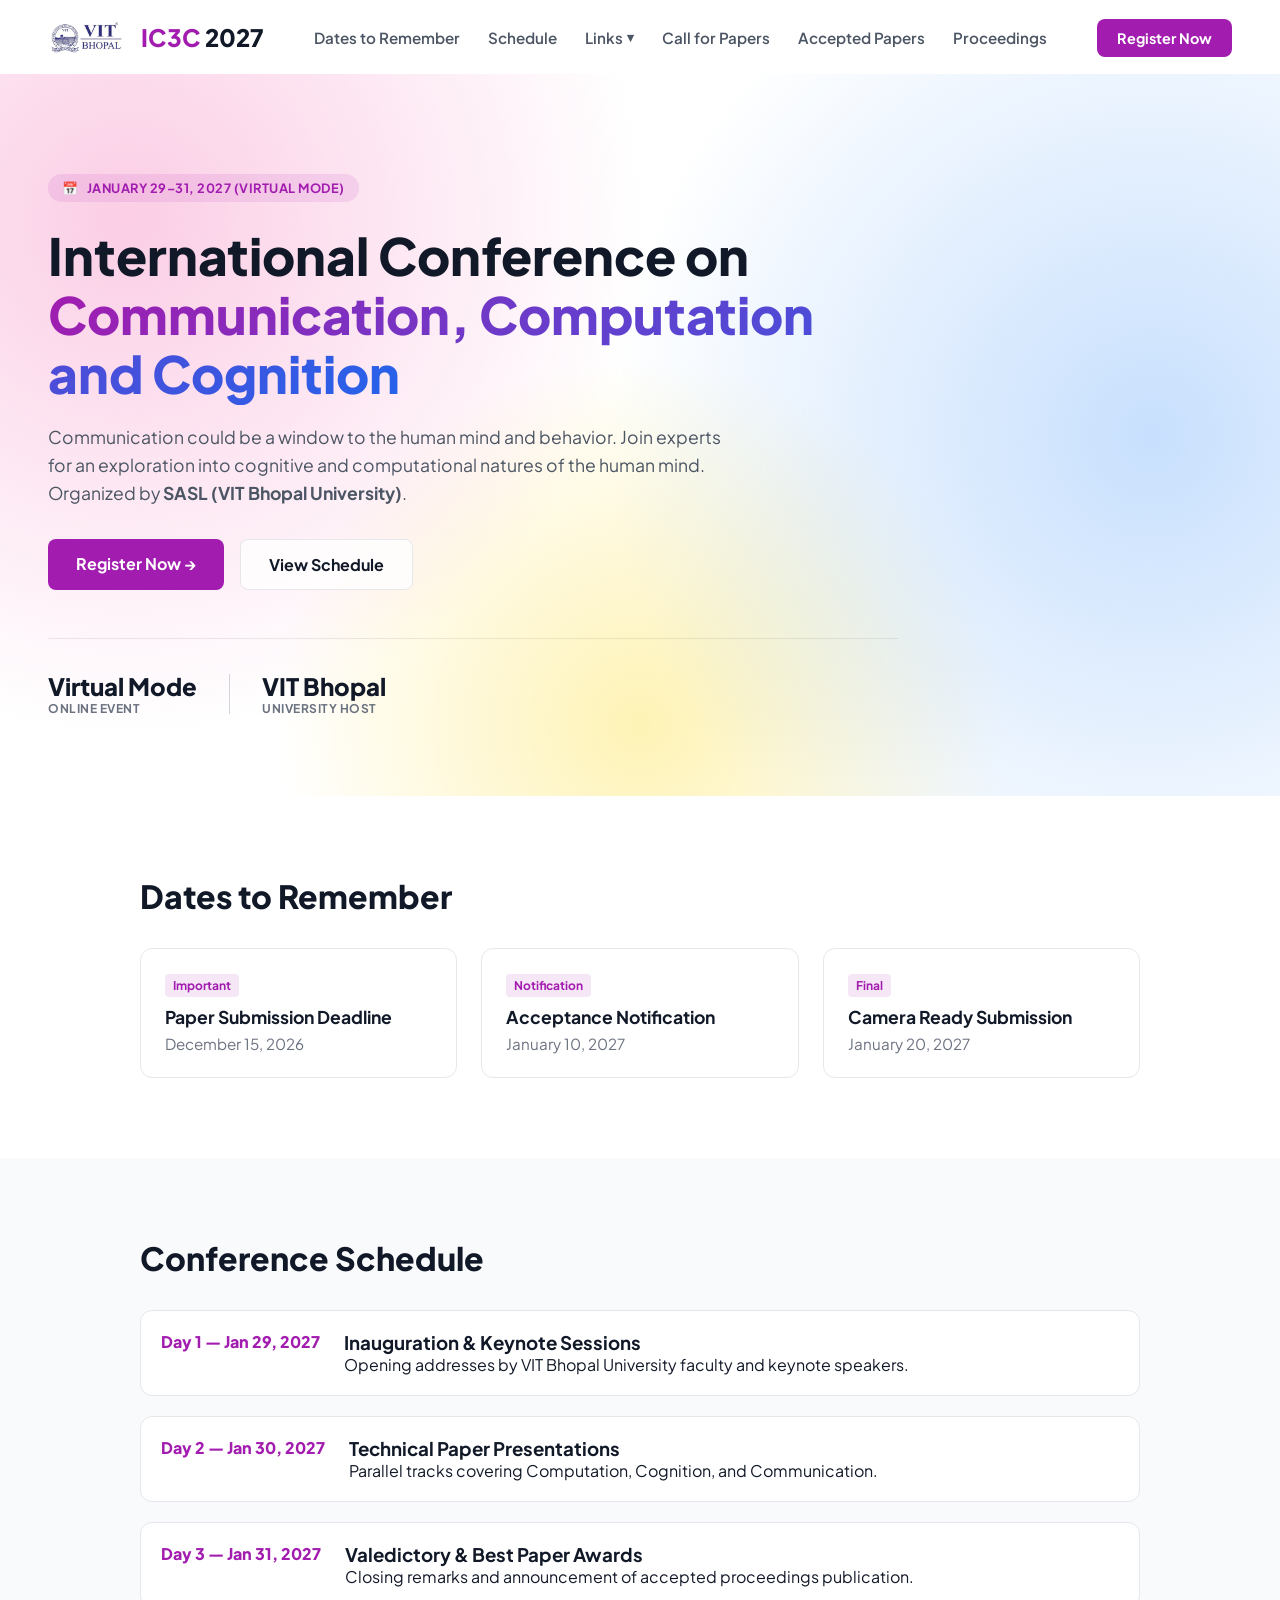
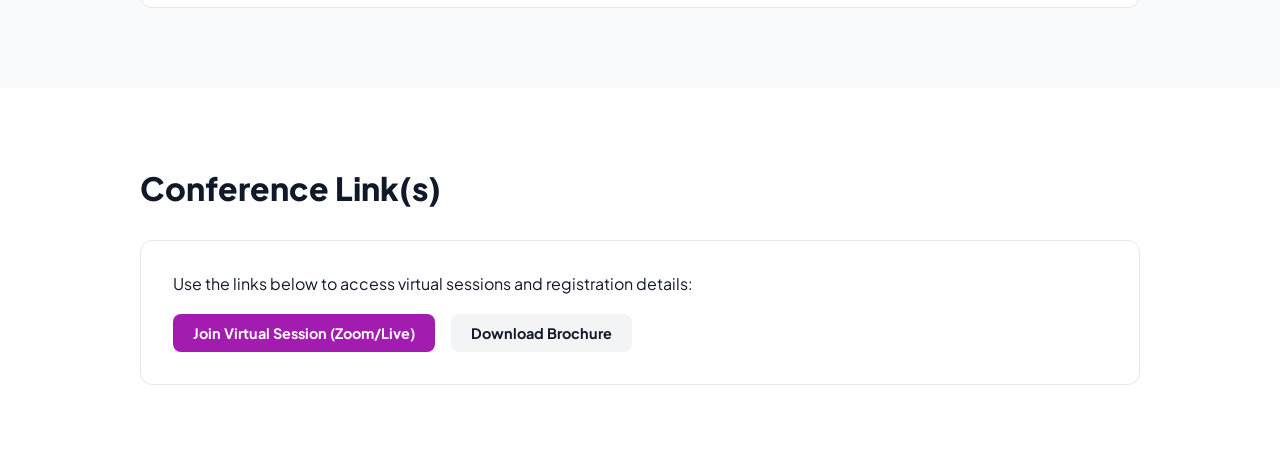
==== index.html @ 633bc5c4 "Rename home.html to index.html" ====
<!DOCTYPE html>
<html lang="en">
<head>
  <meta charset="UTF-8" />
  <meta name="viewport" content="width=device-width, initial-scale=1.0"/>
  <title>IC3C 2027 - International Conference</title>
  <link rel="stylesheet" href="style.css" />
  <link rel="preconnect" href="https://fonts.googleapis.com">
  <link rel="preconnect" href="https://fonts.gstatic.com" crossorigin>
  <link href="https://fonts.googleapis.com/css2?family=Plus+Jakarta+Sans:wght@400;500;600;700;800&display=swap" rel="stylesheet">
</head>
<body>

  <!-- Navigation Bar -->
  <header class="navbar">
    <div class="nav-brand">
      <!-- Left Image Slot -->
      <img src="image.png" alt="Left Logo" class="brand-left-img" />
      
      <!-- IC3C 2027 Logo (Shifted Right) -->
      <a href="#home" class="logo">IC3C <span>2027</span></a>
    </div>

    <nav class="nav-links">
      <!-- In-page Scroll Anchors -->
      <a href="#dates" class="nav-link">Dates to Remember</a>
      <a href="#schedule" class="nav-link">Schedule</a>
      
      <!-- Dropdown Menu for Conference Links -->
      <div class="dropdown">
        <a href="#links" class="nav-link dropdown-toggle">
          Links <span class="arrow">▾</span>
        </a>
        <div class="dropdown-menu">
          <a href="#links" class="dropdown-item">Conference Links</a>
          <a href="https://vitbhopal.ac.in/event/international-conference-on-communication-computation-cognition-ic3c-2021/" target="_blank" class="dropdown-item">
            Old Website &rarr;
          </a>
        </div>
      </div>
      
      <!-- Separate Web Pages -->
      <a href="call-for-papers.html" class="nav-link">Call for Papers</a>
      <a href="accepted-papers.html" class="nav-link">Accepted Papers</a>
      <a href="proceedings.html" class="nav-link">Proceedings</a>
    </nav>

    <div class="nav-actions">
      <a href="#links" class="btn-primary">Register Now</a>
    </div>
  </header>

  <!-- Hero Section -->
  <section id="home" class="hero-section">
    <div class="hero-content">
      <div class="badge">
        <span class="icon">📅</span> JANUARY 29–31, 2027 (VIRTUAL MODE)
      </div>

      <h1 class="hero-title">
        International Conference on <br/>
        <span class="gradient-text">Communication, Computation and Cognition</span>
      </h1>

      <p class="hero-description">
        Communication could be a window to the human mind and behavior. Join experts for an exploration into cognitive and computational natures of the human mind. Organized by <strong>SASL (VIT Bhopal University)</strong>.
      </p>

      <div class="hero-cta">
        <a href="#links" class="btn-primary-lg">Register Now &rarr;</a>
        <a href="#schedule" class="btn-secondary-lg">View Schedule</a>
      </div>

      <!-- Quick Stats Banner -->
      <div class="hero-stats">
        <div class="stat-item">
          <h3>Virtual Mode</h3>
          <p>ONLINE EVENT</p>
        </div>
        <div class="stat-divider"></div>
        <div class="stat-item">
          <h3>VIT Bhopal</h3>
          <p>UNIVERSITY HOST</p>
        </div>
      </div>
    </div>
  </section>

  <!-- Section 1: Dates to Remember (In-Page Anchor) -->
  <section id="dates" class="content-section">
    <div class="section-container">
      <h2 class="section-title">Dates to Remember</h2>
      <div class="cards-grid">
        <div class="card">
          <span class="card-tag">Important</span>
          <h3>Paper Submission Deadline</h3>
          <p class="card-date">December 15, 2026</p>
        </div>
        <div class="card">
          <span class="card-tag">Notification</span>
          <h3>Acceptance Notification</h3>
          <p class="card-date">January 10, 2027</p>
        </div>
        <div class="card">
          <span class="card-tag">Final</span>
          <h3>Camera Ready Submission</h3>
          <p class="card-date">January 20, 2027</p>
        </div>
      </div>
    </div>
  </section>

  <!-- Section 2: Schedule (In-Page Anchor) -->
  <section id="schedule" class="content-section alt-bg">
    <div class="section-container">
      <h2 class="section-title">Conference Schedule</h2>
      <div class="schedule-timeline">
        <div class="timeline-item">
          <div class="time">Day 1 — Jan 29, 2027</div>
          <div class="details">
            <h3>Inauguration & Keynote Sessions</h3>
            <p>Opening addresses by VIT Bhopal University faculty and keynote speakers.</p>
          </div>
        </div>
        <div class="timeline-item">
          <div class="time">Day 2 — Jan 30, 2027</div>
          <div class="details">
            <h3>Technical Paper Presentations</h3>
            <p>Parallel tracks covering Computation, Cognition, and Communication.</p>
          </div>
        </div>
        <div class="timeline-item">
          <div class="time">Day 3 — Jan 31, 2027</div>
          <div class="details">
            <h3>Valedictory & Best Paper Awards</h3>
            <p>Closing remarks and announcement of accepted proceedings publication.</p>
          </div>
        </div>
      </div>
    </div>
  </section>

  <!-- Section 3: Conference Links (In-Page Anchor) -->
  <section id="links" class="content-section">
    <div class="section-container">
      <h2 class="section-title">Conference Link(s)</h2>
      <div class="links-box">
        <p>Use the links below to access virtual sessions and registration details:</p>
        <div class="button-group">
          <a href="https://www.youtube.com" target="_blank" class="btn-primary">Join Virtual Session (Zoom/Live)</a>
          <a href="#" class="btn-secondary">Download Brochure</a>
        </div>
      </div>
    </div>
  </section>

</body>
</html>
---- style.css ----
/* Enable Smooth Scrolling for In-Page Anchors */
html {
  scroll-behavior: smooth;
}

* {
  box-sizing: border-box;
  margin: 0;
  padding: 0;
}

body {
  font-family: 'Plus Jakarta Sans', sans-serif;
  color: #111827;
  background-color: #ffffff;
}

/* Header & Navigation */
.navbar {
  position: sticky;
  top: 0;
  z-index: 100;
  display: flex;
  align-items: center;
  justify-content: space-between;
  padding: 18px 48px;
  background-color: rgba(255, 255, 255, 0.9);
  backdrop-filter: blur(10px);
}

.nav-brand {
  display: flex;
  align-items: center;
  gap: 16px; /* Spacing between left image and IC3C 2027 logo */
}

.brand-left-img {
  height: 38px;
  width: auto;
  object-fit: contain;
}

.logo {
  font-size: 1.5rem;
  font-weight: 800;
  text-decoration: none;
  color: #a21caf;
}

.logo span {
  color: #111827;
}

.nav-links {
  display: flex;
  align-items: center;
  gap: 28px;
}

.nav-link {
  text-decoration: none;
  color: #4b5563;
  font-weight: 600;
  font-size: 0.95rem;
  transition: color 0.2s;
}

.nav-link:hover {
  color: #a21caf;
}

/* Dropdown Menu Styles */
.dropdown {
  position: relative;
  display: inline-block;
}

.dropdown-toggle {
  display: flex;
  align-items: center;
  gap: 4px;
}

.dropdown-menu {
  display: none;
  position: absolute;
  top: 100%;
  left: 0;
  min-width: 180px;
  background-color: #ffffff;
  border: 1px solid #e5e7eb;
  border-radius: 8px;
  box-shadow: 0 10px 15px -3px rgba(0, 0, 0, 0.1), 0 4px 6px -2px rgba(0, 0, 0, 0.05);
  padding: 8px 0;
  z-index: 200;
}

.dropdown:hover .dropdown-menu {
  display: block;
}

.dropdown-item {
  display: block;
  padding: 10px 16px;
  font-size: 0.88rem;
  font-weight: 600;
  color: #374151;
  text-decoration: none;
  transition: background-color 0.2s, color 0.2s;
}

.dropdown-item:hover {
  background-color: #f3e8ff;
  color: #a21caf;
}

.arrow {
  font-size: 0.8rem;
}

/* Navigation Buttons */
.btn-primary {
  background-color: #a21caf;
  color: #ffffff;
  padding: 10px 20px;
  border-radius: 8px;
  text-decoration: none;
  font-weight: 700;
  font-size: 0.9rem;
  transition: background-color 0.2s;
}

.btn-primary:hover {
  background-color: #86198f;
}

/* Hero Section with Vibrant Blur Overlay */
.hero-section {
  position: relative;
  padding: 100px 48px 80px;
  background: 
    radial-gradient(circle at 10% 20%, rgba(244, 114, 182, 0.35) 0%, transparent 40%),
    radial-gradient(circle at 90% 50%, rgba(96, 165, 250, 0.35) 0%, transparent 45%),
    radial-gradient(circle at 50% 90%, rgba(253, 224, 71, 0.4) 0%, transparent 40%);
}

.hero-content {
  max-width: 850px;
}

.badge {
  display: inline-flex;
  align-items: center;
  gap: 8px;
  background-color: rgba(162, 28, 175, 0.1);
  color: #a21caf;
  padding: 6px 14px;
  border-radius: 20px;
  font-size: 0.8rem;
  font-weight: 700;
  letter-spacing: 0.5px;
  margin-bottom: 24px;
}

.hero-title {
  font-size: 3.2rem;
  font-weight: 800;
  line-height: 1.15;
  color: #111827;
  margin-bottom: 20px;
}

.gradient-text {
  background: linear-gradient(135deg, #a21caf 0%, #2563eb 100%);
  -webkit-background-clip: text;
  -webkit-text-fill-color: transparent;
}

.hero-description {
  font-size: 1.1rem;
  color: #4b5563;
  line-height: 1.6;
  margin-bottom: 32px;
  max-width: 680px;
}

.hero-cta {
  display: flex;
  gap: 16px;
  margin-bottom: 48px;
}

.btn-primary-lg {
  background-color: #a21caf;
  color: white;
  padding: 14px 28px;
  border-radius: 8px;
  text-decoration: none;
  font-weight: 700;
}

.btn-secondary-lg {
  background-color: rgba(255, 255, 255, 0.8);
  border: 1px solid #e5e7eb;
  color: #111827;
  padding: 14px 28px;
  border-radius: 8px;
  text-decoration: none;
  font-weight: 700;
}

.hero-stats {
  display: flex;
  align-items: center;
  gap: 32px;
  padding-top: 32px;
  border-top: 1px solid rgba(0, 0, 0, 0.08);
}

.stat-item h3 {
  font-size: 1.5rem;
  font-weight: 800;
}

.stat-item p {
  font-size: 0.75rem;
  color: #6b7280;
  font-weight: 700;
  letter-spacing: 0.5px;
}

.stat-divider {
  width: 1px;
  height: 40px;
  background-color: #d1d5db;
}

/* General Section Layout */
.content-section {
  padding: 80px 48px;
}

.alt-bg {
  background-color: #f9fafb;
}

.section-container {
  max-width: 1000px;
  margin: 0 auto;
}

.section-title {
  font-size: 2rem;
  font-weight: 800;
  margin-bottom: 32px;
}

/* Cards Grid (Dates) */
.cards-grid {
  display: grid;
  grid-template-columns: repeat(auto-fit, minmax(280px, 1fr));
  gap: 24px;
}

.card {
  border: 1px solid #e5e7eb;
  padding: 24px;
  border-radius: 12px;
  background: white;
}

.card-tag {
  font-size: 0.75rem;
  font-weight: 700;
  color: #a21caf;
  background: rgba(162, 28, 175, 0.1);
  padding: 4px 8px;
  border-radius: 4px;
}

.card h3 {
  font-size: 1.1rem;
  margin: 12px 0 6px;
}

.card-date {
  color: #6b7280;
  font-size: 0.95rem;
}

/* Timeline (Schedule) */
.schedule-timeline {
  display: flex;
  flex-direction: column;
  gap: 20px;
}

.timeline-item {
  display: flex;
  gap: 24px;
  background: white;
  padding: 20px;
  border-radius: 12px;
  border: 1px solid #e5e7eb;
}

.timeline-item .time {
  font-weight: 800;
  color: #a21caf;
  min-width: 140px;
}

/* Links Section */
.links-box {
  background: white;
  padding: 32px;
  border-radius: 12px;
  border: 1px solid #e5e7eb;
}

.button-group {
  display: flex;
  gap: 16px;
  margin-top: 20px;
}

.btn-secondary {
  background-color: #f3f4f6;
  color: #111827;
  padding: 10px 20px;
  border-radius: 8px;
  text-decoration: none;
  font-weight: 700;
  font-size: 0.9rem;
}
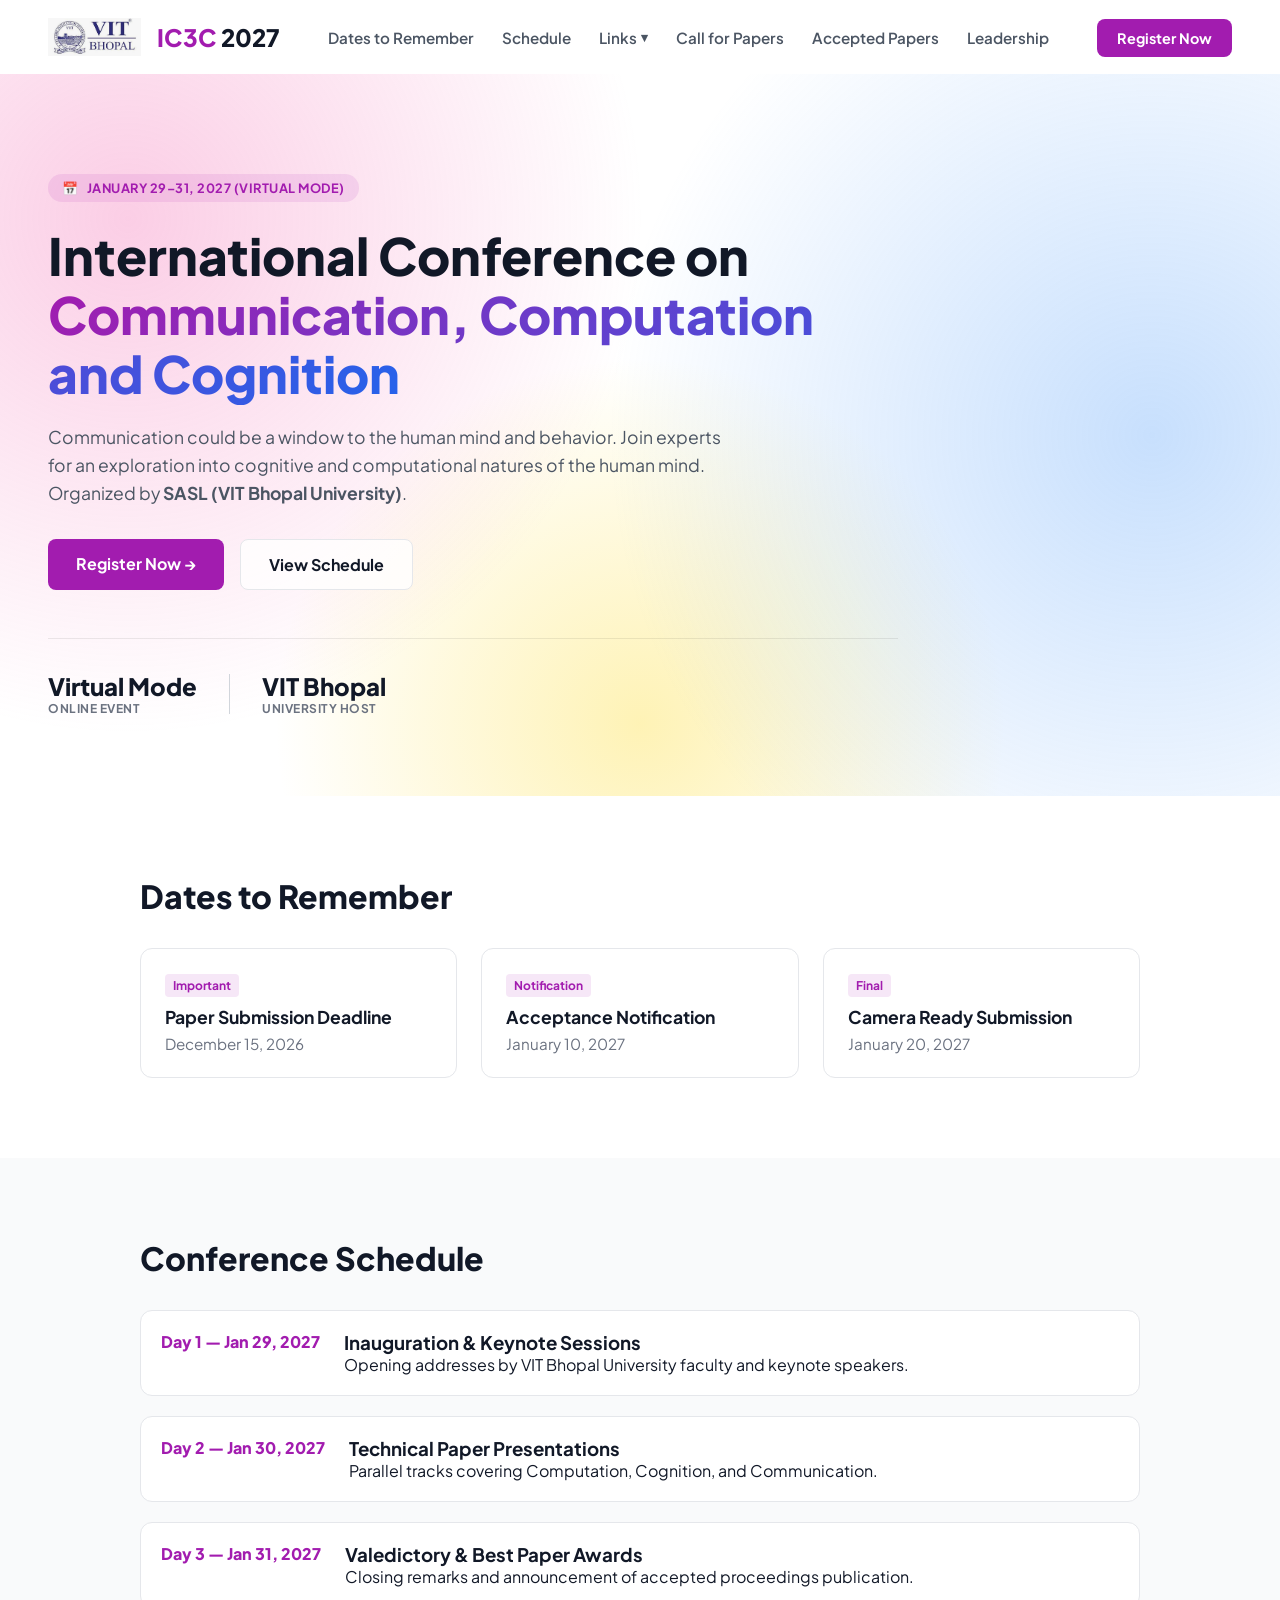
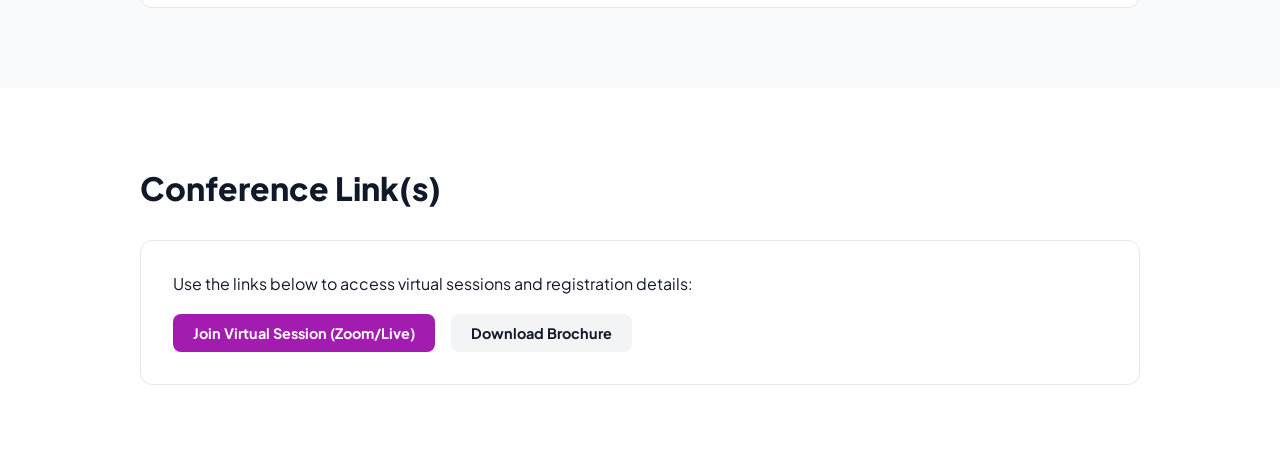
==== commit 4f1d3369: "Added leadership section with required files" ====
--- a/index.html
+++ b/index.html
@@ -42,7 +42,7 @@
       <!-- Separate Web Pages -->
       <a href="call-for-papers.html" class="nav-link">Call for Papers</a>
       <a href="accepted-papers.html" class="nav-link">Accepted Papers</a>
-      <a href="proceedings.html" class="nav-link">Proceedings</a>
+      <a href="leadership.html" class="nav-link">Leadership</a>
     </nav>
 
     <div class="nav-actions">
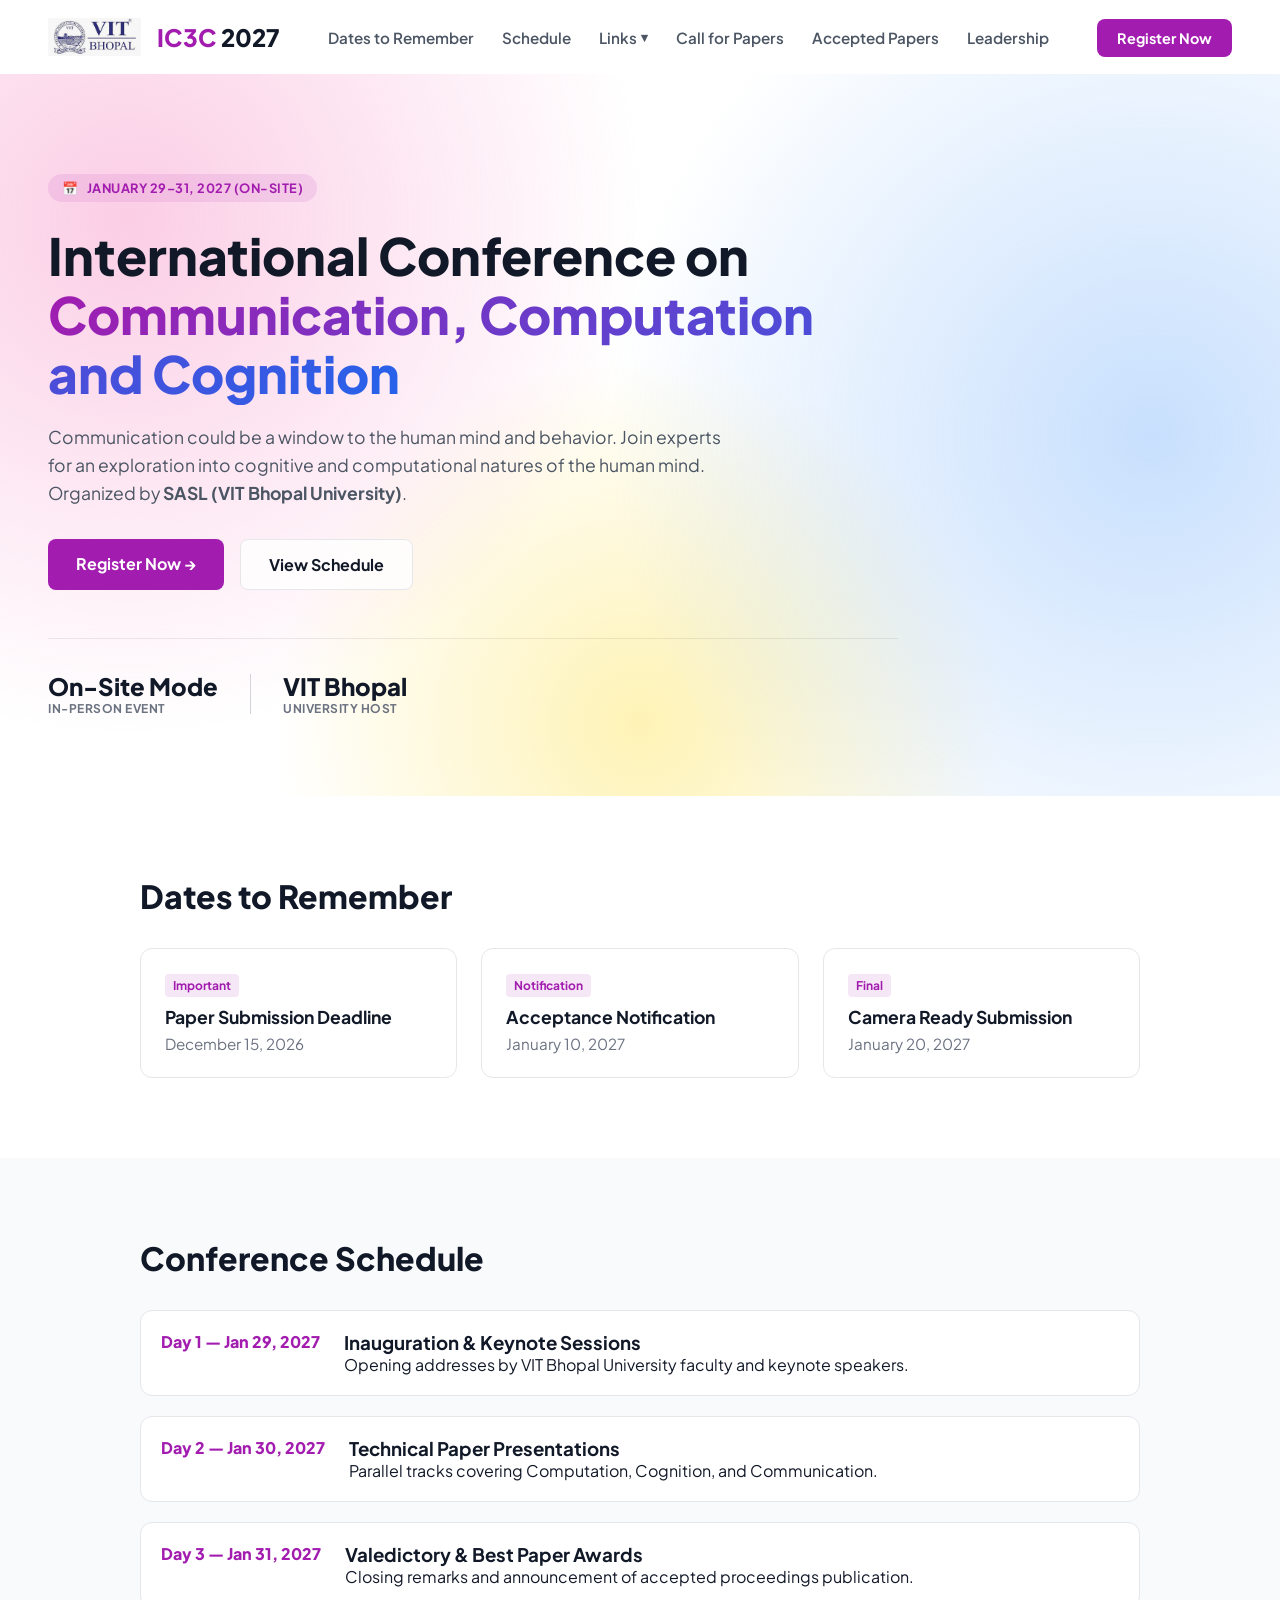
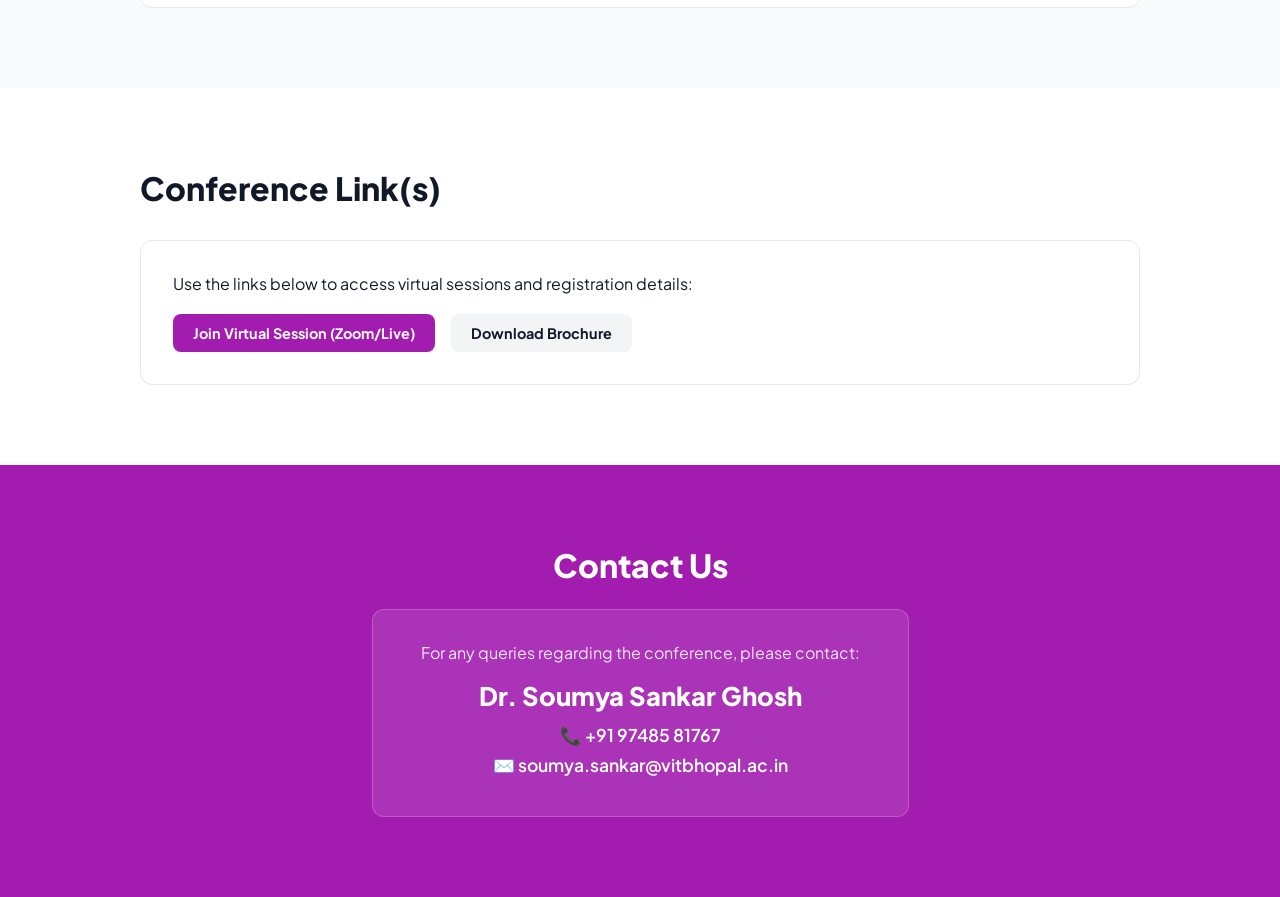
==== commit c39397bc: "added contact section" ====
--- a/index.html
+++ b/index.html
@@ -54,7 +54,7 @@
   <section id="home" class="hero-section">
     <div class="hero-content">
       <div class="badge">
-        <span class="icon">📅</span> JANUARY 29–31, 2027 (VIRTUAL MODE)
+        <span class="icon">📅</span> JANUARY 29–31, 2027 (ON-SITE)
       </div>
 
       <h1 class="hero-title">
@@ -74,8 +74,8 @@
       <!-- Quick Stats Banner -->
       <div class="hero-stats">
         <div class="stat-item">
-          <h3>Virtual Mode</h3>
-          <p>ONLINE EVENT</p>
+          <h3>On-Site Mode</h3>
+          <p>IN-PERSON EVENT</p>
         </div>
         <div class="stat-divider"></div>
         <div class="stat-item">
@@ -154,5 +154,18 @@
     </div>
   </section>
 
+  <!-- Section 4: Contact Us -->
+  <section id="contact" class="content-section contact-section">
+    <div class="section-container">
+      <h2 class="section-title text-white">Contact Us</h2>
+      <div class="contact-info">
+        <p class="contact-role">For any queries regarding the conference, please contact:</p>
+        <h3 class="professor-name">Dr. Soumya Sankar Ghosh</h3>
+        <p class="contact-detail">📞 +91 97485 81767</p>
+        <p class="contact-detail">✉️ soumya.sankar@vitbhopal.ac.in</p>
+      </div>
+    </div>
+  </section>
+
 </body>
 </html>
--- a/style.css
+++ b/style.css
@@ -332,4 +332,44 @@
   text-decoration: none;
   font-weight: 700;
   font-size: 0.9rem;
+}
+
+/* Contact Us Section */
+.contact-section {
+  background-color: #a21caf; /* Solid purple matching your primary buttons */
+  color: #ffffff;
+  text-align: center;
+}
+
+.contact-section .section-title.text-white {
+  color: #ffffff;
+  margin-bottom: 24px;
+}
+
+.contact-info {
+  background: rgba(255, 255, 255, 0.1); /* Subtle transparent white box */
+  padding: 32px 48px;
+  border-radius: 12px;
+  display: inline-block;
+  border: 1px solid rgba(255, 255, 255, 0.2);
+}
+
+.contact-role {
+  font-size: 1rem;
+  margin-bottom: 16px;
+  color: #f3e8ff; /* Very light purple/white to contrast the main text */
+}
+
+.professor-name {
+  font-size: 1.6rem;
+  font-weight: 800;
+  margin-bottom: 12px;
+  color: #ffffff;
+}
+
+.contact-detail {
+  font-size: 1.1rem;
+  font-weight: 600;
+  margin-bottom: 8px;
+  color: #ffffff;
 }
